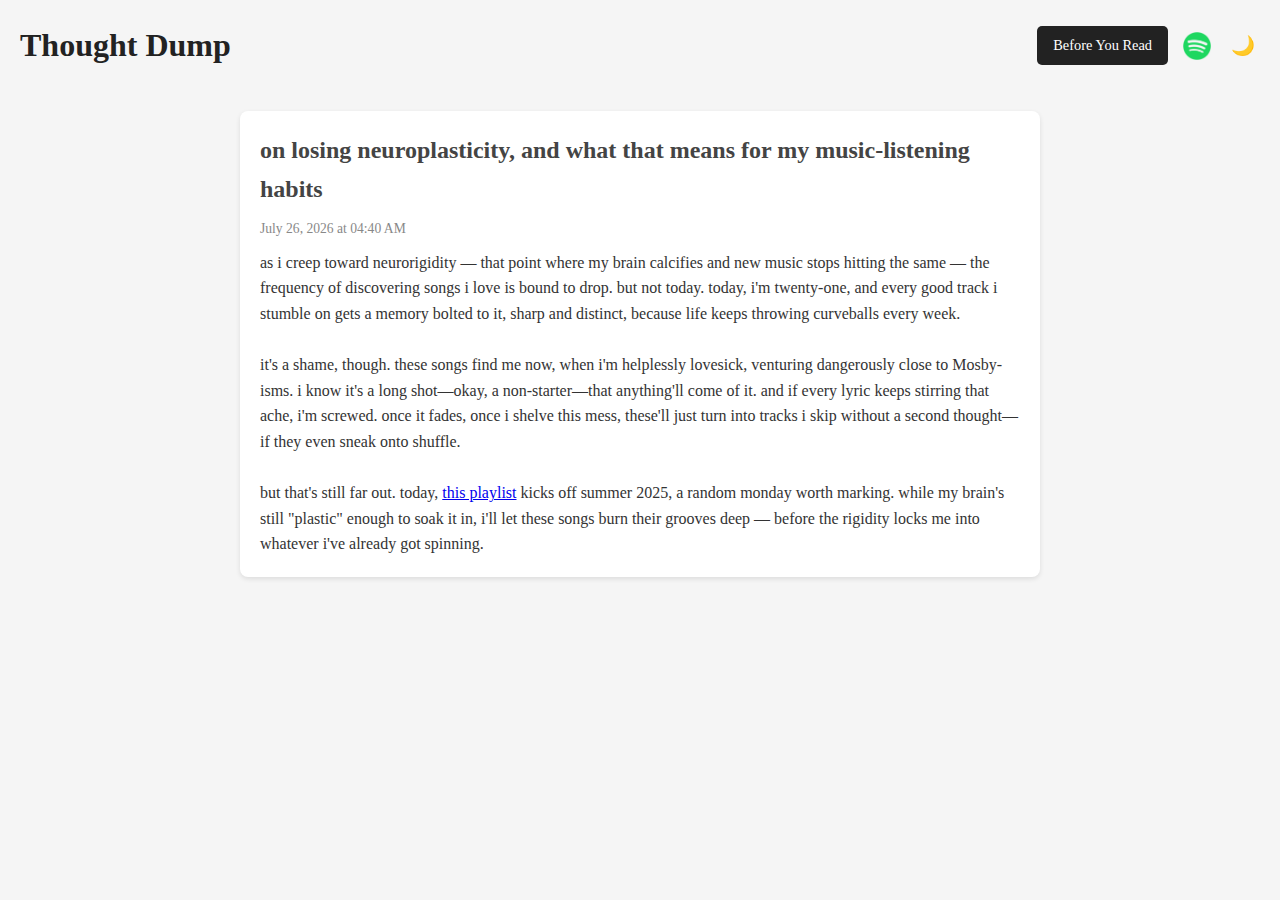
==== index.html @ b35b726f "first blog up" ====
<!DOCTYPE html>
<html lang="en">
<head>
    <meta charset="UTF-8">
    <meta name="viewport" content="width=device-width, initial-scale=1.0">
    <title>Thought Dump</title>
    <link rel="stylesheet" href="style.css">
    <link rel="icon" type="image/png" href="assets/favicon.png">
</head>
<body>
    <header>
        <h1>Thought Dump</h1>
        <nav>
            <a href="before-you-read.html" class="disclaimer-btn">Before You Read</a>
            <a href="https://open.spotify.com/user/5bdm7rmw46iaqqx3jy70a9hkp?si=9fddb9b310f34cd4" target="_blank" class="spotify-icon">
                <img src="assets/Spotify_Primary_Logo_RGB_Green.png" alt="Spotify Logo" width="28" height="28">
            </a>
            <button id="dark-mode-toggle" class="toggle-btn">🌙</button>
        </nav>
    </header>
    <main>
        <section class="blog-posts">
            <article>
                <h2>on losing neuroplasticity, and what that means for my music-listening habits</h2>
                <p class="timestamp"></p>
                <p>as i creep toward neurorigidity — that point where my brain calcifies and new music stops hitting the same — the frequency of discovering songs i love is bound to drop. but not today. today, i'm twenty-one, and every good track i stumble on gets a memory bolted to it, sharp and distinct, because life keeps throwing curveballs every week.</p>
                <br>
                <p>it's a shame, though. these songs find me now, when i'm helplessly lovesick, venturing dangerously close to Mosby-isms. i know it's a long shot—okay, a non-starter—that anything'll come of it. and if every lyric keeps stirring that ache, i'm screwed. once it fades, once i shelve this mess, these'll just turn into tracks i skip without a second thought—if they even sneak onto shuffle.</p>
                <br>
                <p>but that's still far out. today, <a href="https://open.spotify.com/playlist/7CyTa3cuT3OMOTJRwCUNA7?si=d49d5ef27ce94d4a">this playlist</a> kicks off summer 2025, a random monday worth marking. while my brain's still "plastic" enough to soak it in, i'll let these songs burn their grooves deep — before the rigidity locks me into whatever i've already got spinning.</p>
            </article>
        </section>
    </main>
    <script src="script.js"></script>
</body>
</html>
---- style.css ----
* {
    margin: 0;
    padding: 0;
    box-sizing: border-box;
    font-family: 'Georgia', 'Palatino Linotype', serif;
}

body {
    background-color: #f5f5f5;
    color: #333;
    line-height: 1.6;
    padding: 20px;
    transition: background-color 0.3s, color 0.3s;
}

body.dark-mode {
    background-color: #1a1a1a;
    color: #ddd;
}

header {
    display: flex;
    justify-content: space-between;
    align-items: center;
    margin-bottom: 40px;
}

h1 {
    font-size: 2rem;
    color: #222;
}

body.dark-mode h1 {
    color: #eee;
}

nav {
    display: flex;
    align-items: center;
    gap: 15px;
}

.disclaimer-btn {
    text-decoration: none;
    color: #fff;
    background-color: #222;
    padding: 8px 16px;
    border-radius: 5px;
    font-size: 0.9rem;
    transition: background-color 0.3s;
    display: inline-flex;
    align-items: center;
}

.disclaimer-btn:hover {
    background-color: #777;
}

.back-btn {
    text-decoration: none;
    color: #fff;
    background-color: #555;
    padding: 8px 16px;
    border-radius: 5px;
    font-size: 0.9rem;
    transition: background-color 0.3s;
    display: inline-flex;
    align-items: center;
}

.back-btn:hover {
    background-color: #777;
}

.spotify-icon img {
    width: 28px;
    height: 28px;
    transition: transform 0.3s;
    vertical-align: middle;
}

.spotify-icon:hover img {
    transform: scale(1.1);
}

.toggle-btn {
    background: none;
    border: none;
    font-size: 1.2rem;
    cursor: pointer;
    padding: 5px;
    transition: transform 0.3s;
    display: inline-flex;
    align-items: center;
    height: 32px;
}

.toggle-btn:hover {
    transform: scale(1.1);
}

main {
    max-width: 800px;
    margin: 0 auto;
}

.blog-posts {
    display: flex;
    flex-direction: column-reverse;
}

.blog-posts article {
    background: #fff;
    padding: 20px;
    margin-bottom: 20px;
    border-radius: 8px;
    box-shadow: 0 2px 5px rgba(0, 0, 0, 0.1);
    transition: background-color 0.3s;
}

body.dark-mode .blog-posts article {
    background: #2a2a2a;
    box-shadow: 0 2px 5px rgba(0, 0, 0, 0.3);
}

.blog-posts h2 {
    font-size: 1.5rem;
    margin-bottom: 10px;
    color: #444;
}

body.dark-mode .blog-posts h2 {
    color: #ccc;
}

.timestamp {
    font-size: 0.85rem;
    color: #888;
    margin-bottom: 10px;
}

body.dark-mode .timestamp {
    color: #aaa;
}

.disclaimer-content {
    background: #fff;
    padding: 20px;
    border-radius: 8px;
    box-shadow: 0 2px 5px rgba(0, 0, 0, 0.1);
    transition: background-color 0.3s;
}

body.dark-mode .disclaimer-content {
    background: #2a2a2a;
    box-shadow: 0 2px 5px rgba(0, 0, 0, 0.3);
}

.qa {
    margin-bottom: 40px; /* Increased spacing */
}

.qa h2 {
    font-size: 1rem; /* Matches .qa p */
    color: #444;
    margin-bottom: 5px;
}

body.dark-mode .qa h2 {
    color: #ccc;
}

.qa p {
    font-size: 1rem; /* Same as before */
    color: #666;
}

body.dark-mode .qa p {
    color: #aaa;
}

/* i really hope it works on phones 🤞🏻 */
@media (max-width: 600px) {
    header {
        flex-direction: column; /* Stack title and nav */
        align-items: flex-start;
        margin-bottom: 20px; /* Less space on small screens */
    }

    nav {
        margin-top: 10px; /* Space between title and nav */
        gap: 10px; /* Tighter spacing */
    }

    h1 {
        font-size: 1.5rem; /* Smaller title */
    }

    .disclaimer-btn, .back-btn {
        padding: 6px 12px; /* Slightly smaller but still tappable */
        font-size: 0.85rem;
    }

    .spotify-icon img {
        width: 24px; /* Slightly smaller icon */
        height: 24px;
    }

    .toggle-btn {
        font-size: 1rem; /* Smaller emoji */
        height: 28px;
    }

    .blog-posts article {
        padding: 15px; /* Less padding for more text space */
        margin-bottom: 15px;
    }

    .blog-posts h2 {
        font-size: 1.25rem; /* Smaller post titles */
    }

    .disclaimer-content {
        padding: 15px;
    }

    .qa {
        margin-bottom: 30px; /* Slightly less spacing */
    }
}
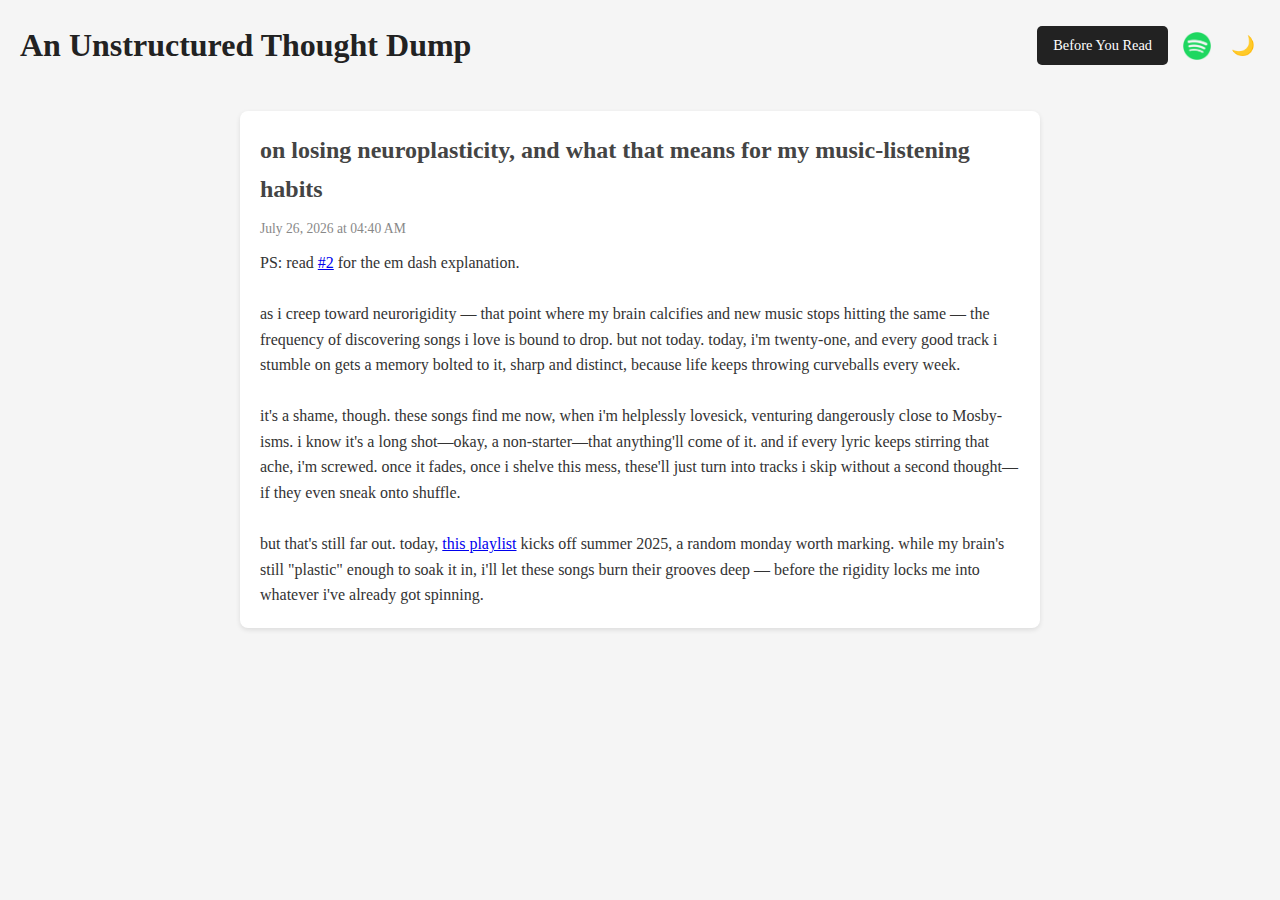
==== commit 94a24567: "minor visual changes" ====
--- a/index.html
+++ b/index.html
@@ -3,13 +3,13 @@
 <head>
     <meta charset="UTF-8">
     <meta name="viewport" content="width=device-width, initial-scale=1.0">
-    <title>Thought Dump</title>
+    <title>Blog!</title>
     <link rel="stylesheet" href="style.css">
     <link rel="icon" type="image/png" href="assets/favicon.png">
 </head>
 <body>
     <header>
-        <h1>Thought Dump</h1>
+        <h1>An Unstructured Thought Dump</h1>
         <nav>
             <a href="before-you-read.html" class="disclaimer-btn">Before You Read</a>
             <a href="https://open.spotify.com/user/5bdm7rmw46iaqqx3jy70a9hkp?si=9fddb9b310f34cd4" target="_blank" class="spotify-icon">
@@ -23,6 +23,8 @@
             <article>
                 <h2>on losing neuroplasticity, and what that means for my music-listening habits</h2>
                 <p class="timestamp"></p>
+                <p>PS: read <a href="https://atharvkth.github.io/before-you-read.html">#2</a> for the em dash explanation.</p>
+                <br>
                 <p>as i creep toward neurorigidity — that point where my brain calcifies and new music stops hitting the same — the frequency of discovering songs i love is bound to drop. but not today. today, i'm twenty-one, and every good track i stumble on gets a memory bolted to it, sharp and distinct, because life keeps throwing curveballs every week.</p>
                 <br>
                 <p>it's a shame, though. these songs find me now, when i'm helplessly lovesick, venturing dangerously close to Mosby-isms. i know it's a long shot—okay, a non-starter—that anything'll come of it. and if every lyric keeps stirring that ache, i'm screwed. once it fades, once i shelve this mess, these'll just turn into tracks i skip without a second thought—if they even sneak onto shuffle.</p>
--- a/style.css
+++ b/style.css
@@ -53,13 +53,13 @@
 }
 
 .disclaimer-btn:hover {
-    background-color: #777;
+    background-color: #444;
 }
 
 .back-btn {
     text-decoration: none;
     color: #fff;
-    background-color: #555;
+    background-color: #222;
     padding: 8px 16px;
     border-radius: 5px;
     font-size: 0.9rem;
@@ -69,7 +69,7 @@
 }
 
 .back-btn:hover {
-    background-color: #777;
+    background-color: #444;
 }
 
 .spotify-icon img {
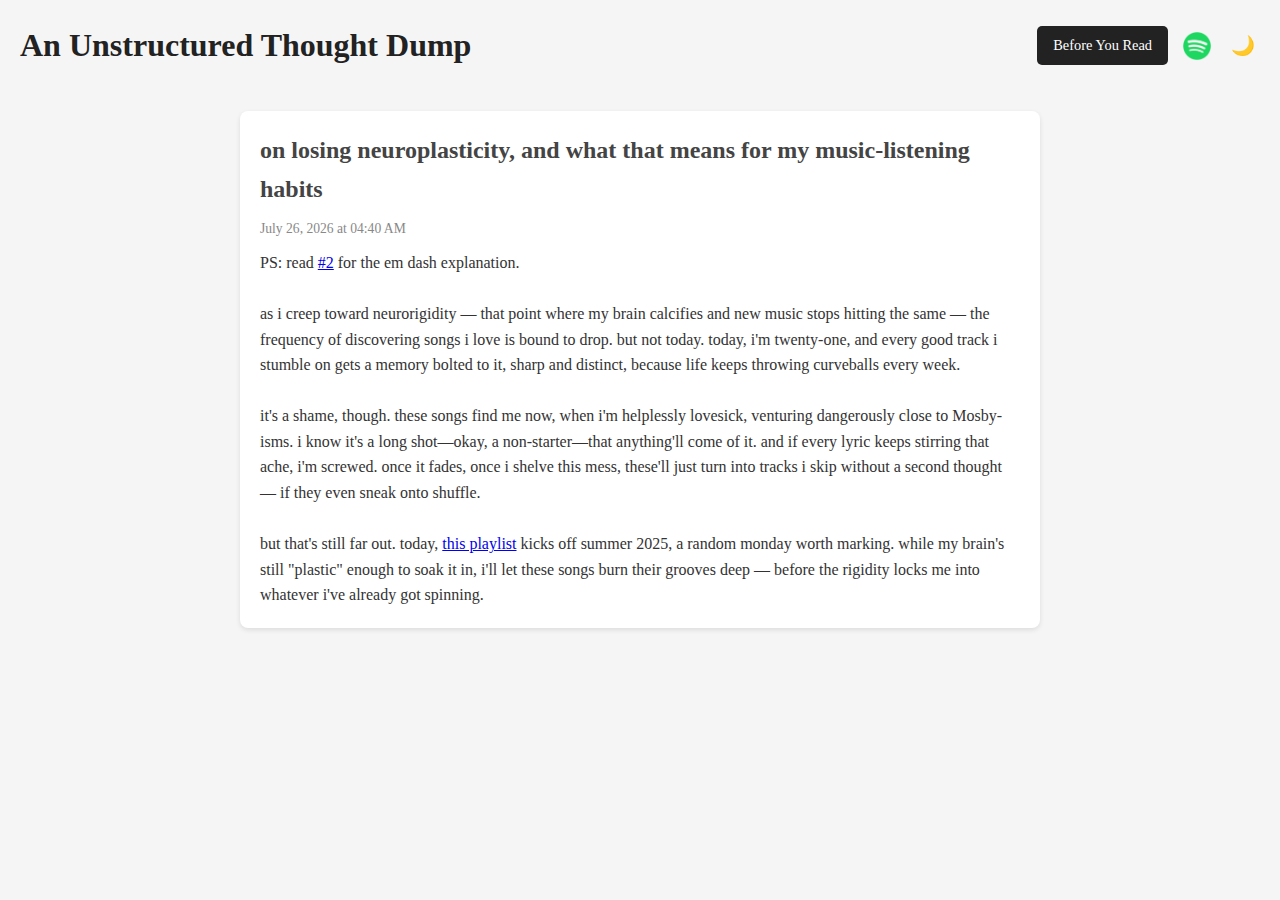
==== commit ce14ccce: "nitpicks, one of many" ====
--- a/index.html
+++ b/index.html
@@ -27,7 +27,7 @@
                 <br>
                 <p>as i creep toward neurorigidity — that point where my brain calcifies and new music stops hitting the same — the frequency of discovering songs i love is bound to drop. but not today. today, i'm twenty-one, and every good track i stumble on gets a memory bolted to it, sharp and distinct, because life keeps throwing curveballs every week.</p>
                 <br>
-                <p>it's a shame, though. these songs find me now, when i'm helplessly lovesick, venturing dangerously close to Mosby-isms. i know it's a long shot—okay, a non-starter—that anything'll come of it. and if every lyric keeps stirring that ache, i'm screwed. once it fades, once i shelve this mess, these'll just turn into tracks i skip without a second thought—if they even sneak onto shuffle.</p>
+                <p>it's a shame, though. these songs find me now, when i'm helplessly lovesick, venturing dangerously close to Mosby-isms. i know it's a long shot—okay, a non-starter—that anything'll come of it. and if every lyric keeps stirring that ache, i'm screwed. once it fades, once i shelve this mess, these'll just turn into tracks i skip without a second thought — if they even sneak onto shuffle.</p>
                 <br>
                 <p>but that's still far out. today, <a href="https://open.spotify.com/playlist/7CyTa3cuT3OMOTJRwCUNA7?si=d49d5ef27ce94d4a">this playlist</a> kicks off summer 2025, a random monday worth marking. while my brain's still "plastic" enough to soak it in, i'll let these songs burn their grooves deep — before the rigidity locks me into whatever i've already got spinning.</p>
             </article>
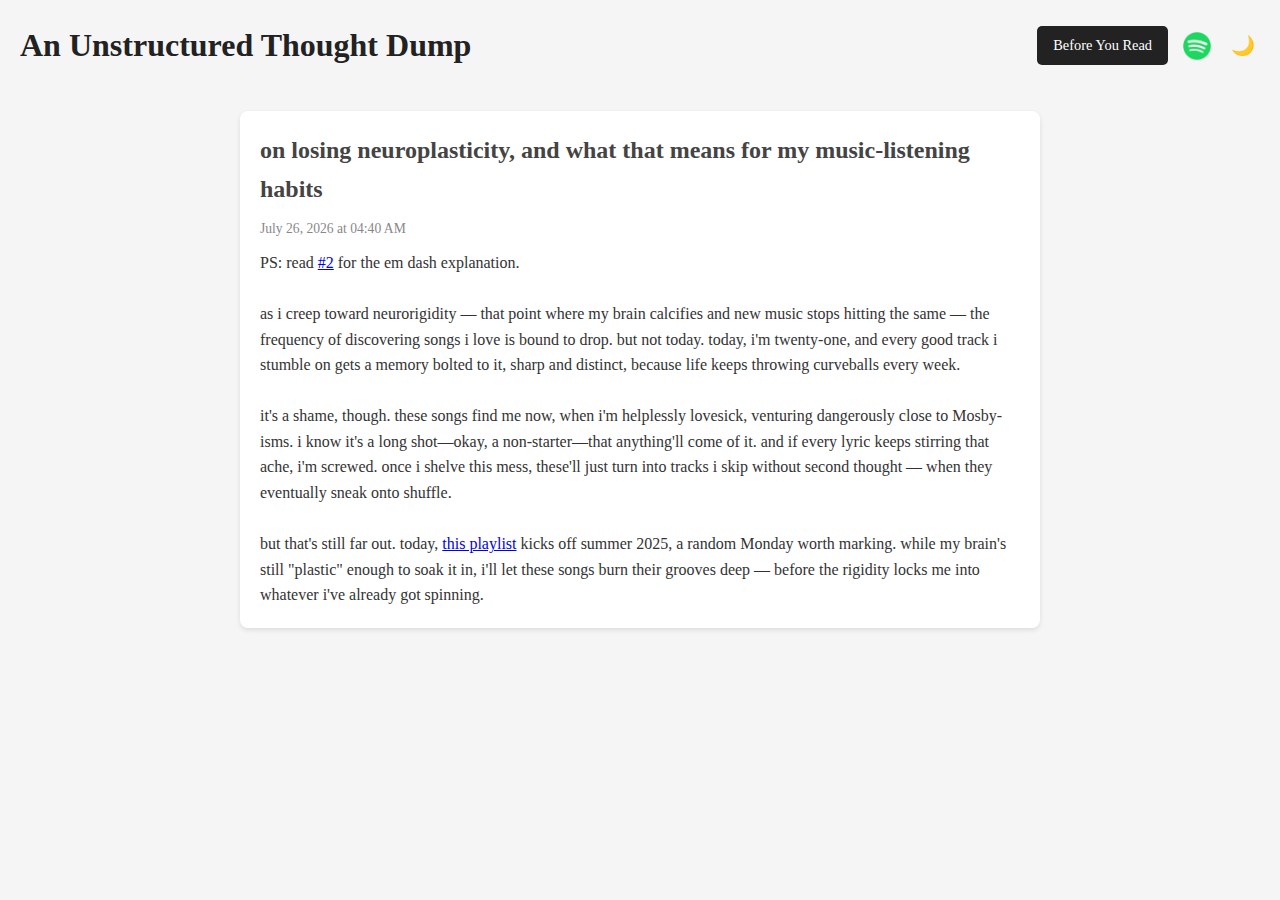
==== commit f25e0909: "nitpicks, one of many" ====
--- a/index.html
+++ b/index.html
@@ -27,9 +27,9 @@
                 <br>
                 <p>as i creep toward neurorigidity — that point where my brain calcifies and new music stops hitting the same — the frequency of discovering songs i love is bound to drop. but not today. today, i'm twenty-one, and every good track i stumble on gets a memory bolted to it, sharp and distinct, because life keeps throwing curveballs every week.</p>
                 <br>
-                <p>it's a shame, though. these songs find me now, when i'm helplessly lovesick, venturing dangerously close to Mosby-isms. i know it's a long shot—okay, a non-starter—that anything'll come of it. and if every lyric keeps stirring that ache, i'm screwed. once it fades, once i shelve this mess, these'll just turn into tracks i skip without a second thought — if they even sneak onto shuffle.</p>
+                <p>it's a shame, though. these songs find me now, when i'm helplessly lovesick, venturing dangerously close to Mosby-isms. i know it's a long shot—okay, a non-starter—that anything'll come of it. and if every lyric keeps stirring that ache, i'm screwed. once i shelve this mess, these'll just turn into tracks i skip without second thought — when they eventually sneak onto shuffle.</p>
                 <br>
-                <p>but that's still far out. today, <a href="https://open.spotify.com/playlist/7CyTa3cuT3OMOTJRwCUNA7?si=d49d5ef27ce94d4a">this playlist</a> kicks off summer 2025, a random monday worth marking. while my brain's still "plastic" enough to soak it in, i'll let these songs burn their grooves deep — before the rigidity locks me into whatever i've already got spinning.</p>
+                <p>but that's still far out. today, <a href="https://open.spotify.com/playlist/7CyTa3cuT3OMOTJRwCUNA7?si=d49d5ef27ce94d4a">this playlist</a> kicks off summer 2025, a random Monday worth marking. while my brain's still "plastic" enough to soak it in, i'll let these songs burn their grooves deep — before the rigidity locks me into whatever i've already got spinning.</p>
             </article>
         </section>
     </main>
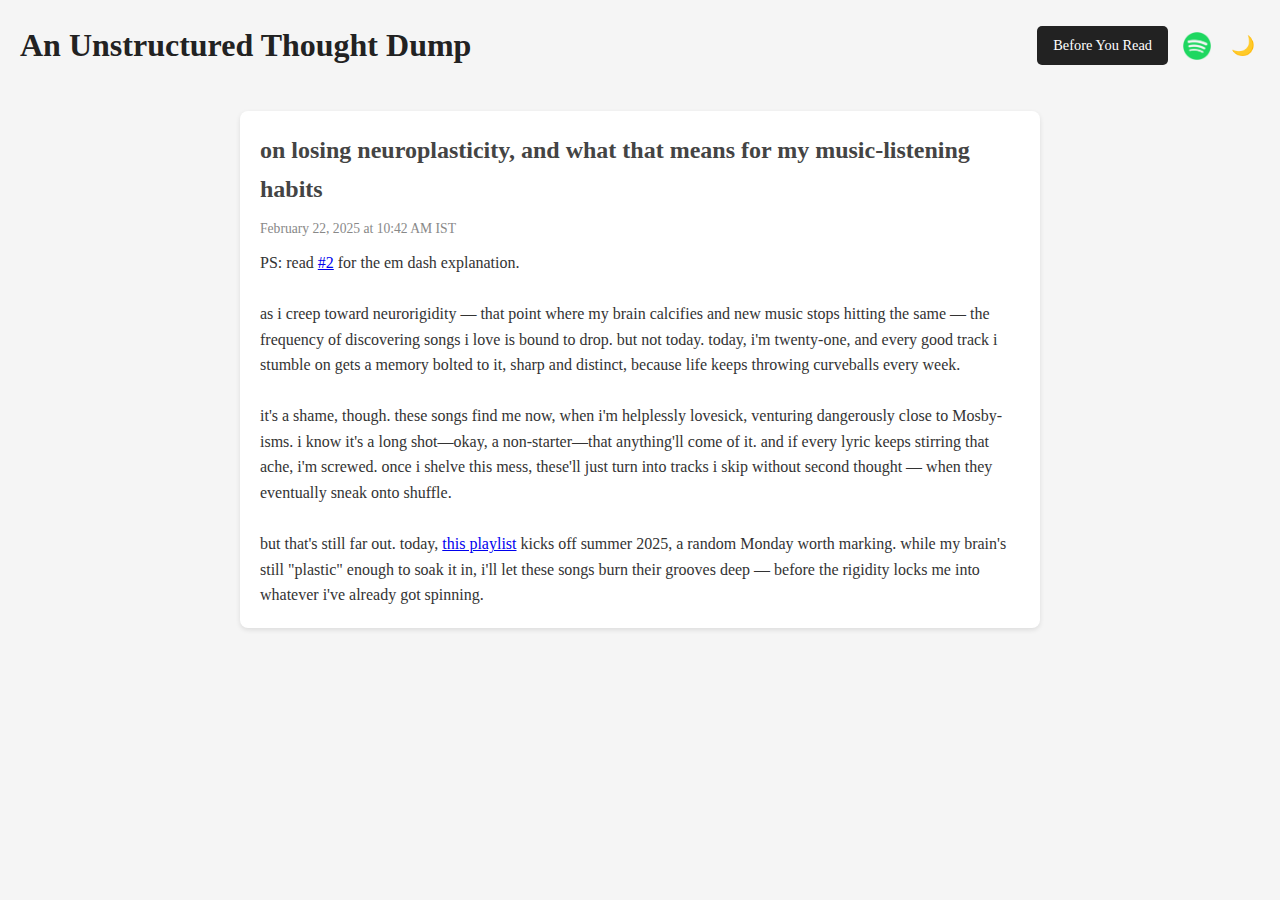
==== commit 51489cfd: "fixed date/time bug" ====
--- a/index.html
+++ b/index.html
@@ -20,7 +20,7 @@
     </header>
     <main>
         <section class="blog-posts">
-            <article>
+            <article data-date="2025-02-22T16:12:00+05:30">
                 <h2>on losing neuroplasticity, and what that means for my music-listening habits</h2>
                 <p class="timestamp"></p>
                 <p>PS: read <a href="https://atharvkth.github.io/before-you-read.html">#2</a> for the em dash explanation.</p>
--- a/style.css
+++ b/style.css
@@ -157,11 +157,11 @@
 }
 
 .qa {
-    margin-bottom: 40px; /* Increased spacing */
+    margin-bottom: 40px; 
 }
 
 .qa h2 {
-    font-size: 1rem; /* Matches .qa p */
+    font-size: 1rem;
     color: #444;
     margin-bottom: 5px;
 }
@@ -171,7 +171,7 @@
 }
 
 .qa p {
-    font-size: 1rem; /* Same as before */
+    font-size: 1rem; 
     color: #666;
 }
 
@@ -182,42 +182,42 @@
 /* i really hope it works on phones 🤞🏻 */
 @media (max-width: 600px) {
     header {
-        flex-direction: column; /* Stack title and nav */
+        flex-direction: column;
         align-items: flex-start;
-        margin-bottom: 20px; /* Less space on small screens */
+        margin-bottom: 20px; 
     }
 
     nav {
-        margin-top: 10px; /* Space between title and nav */
-        gap: 10px; /* Tighter spacing */
+        margin-top: 10px; 
+        gap: 10px; 
     }
 
     h1 {
-        font-size: 1.5rem; /* Smaller title */
+        font-size: 1.5rem; 
     }
 
     .disclaimer-btn, .back-btn {
-        padding: 6px 12px; /* Slightly smaller but still tappable */
+        padding: 6px 12px;
         font-size: 0.85rem;
     }
 
     .spotify-icon img {
-        width: 24px; /* Slightly smaller icon */
+        width: 24px; 
         height: 24px;
     }
 
     .toggle-btn {
-        font-size: 1rem; /* Smaller emoji */
+        font-size: 1rem; 
         height: 28px;
     }
 
     .blog-posts article {
-        padding: 15px; /* Less padding for more text space */
+        padding: 15px;
         margin-bottom: 15px;
     }
 
     .blog-posts h2 {
-        font-size: 1.25rem; /* Smaller post titles */
+        font-size: 1.25rem; 
     }
 
     .disclaimer-content {
@@ -225,6 +225,6 @@
     }
 
     .qa {
-        margin-bottom: 30px; /* Slightly less spacing */
+        margin-bottom: 30px;
     }
 }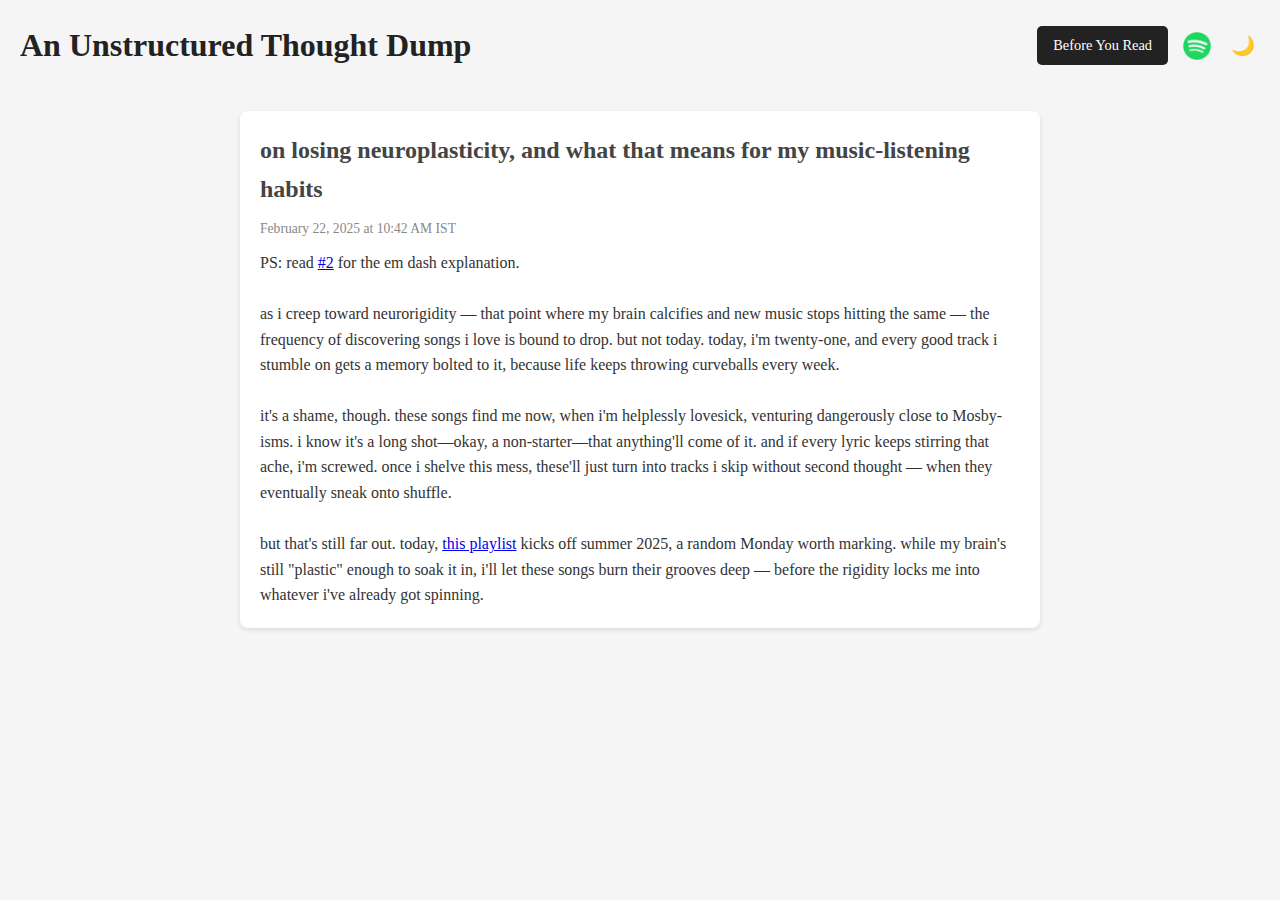
==== commit cb141e94: "nitpicks, one of many" ====
--- a/index.html
+++ b/index.html
@@ -22,10 +22,10 @@
         <section class="blog-posts">
             <article data-date="2025-02-22T16:12:00+05:30">
                 <h2>on losing neuroplasticity, and what that means for my music-listening habits</h2>
-                <p class="timestamp"></p>
+                <p class="timestamp">February 22, 2025, 16:12 IST</p>
                 <p>PS: read <a href="https://atharvkth.github.io/before-you-read.html">#2</a> for the em dash explanation.</p>
                 <br>
-                <p>as i creep toward neurorigidity — that point where my brain calcifies and new music stops hitting the same — the frequency of discovering songs i love is bound to drop. but not today. today, i'm twenty-one, and every good track i stumble on gets a memory bolted to it, sharp and distinct, because life keeps throwing curveballs every week.</p>
+                <p>as i creep toward neurorigidity — that point where my brain calcifies and new music stops hitting the same — the frequency of discovering songs i love is bound to drop. but not today. today, i'm twenty-one, and every good track i stumble on gets a memory bolted to it, because life keeps throwing curveballs every week.</p>
                 <br>
                 <p>it's a shame, though. these songs find me now, when i'm helplessly lovesick, venturing dangerously close to Mosby-isms. i know it's a long shot—okay, a non-starter—that anything'll come of it. and if every lyric keeps stirring that ache, i'm screwed. once i shelve this mess, these'll just turn into tracks i skip without second thought — when they eventually sneak onto shuffle.</p>
                 <br>
